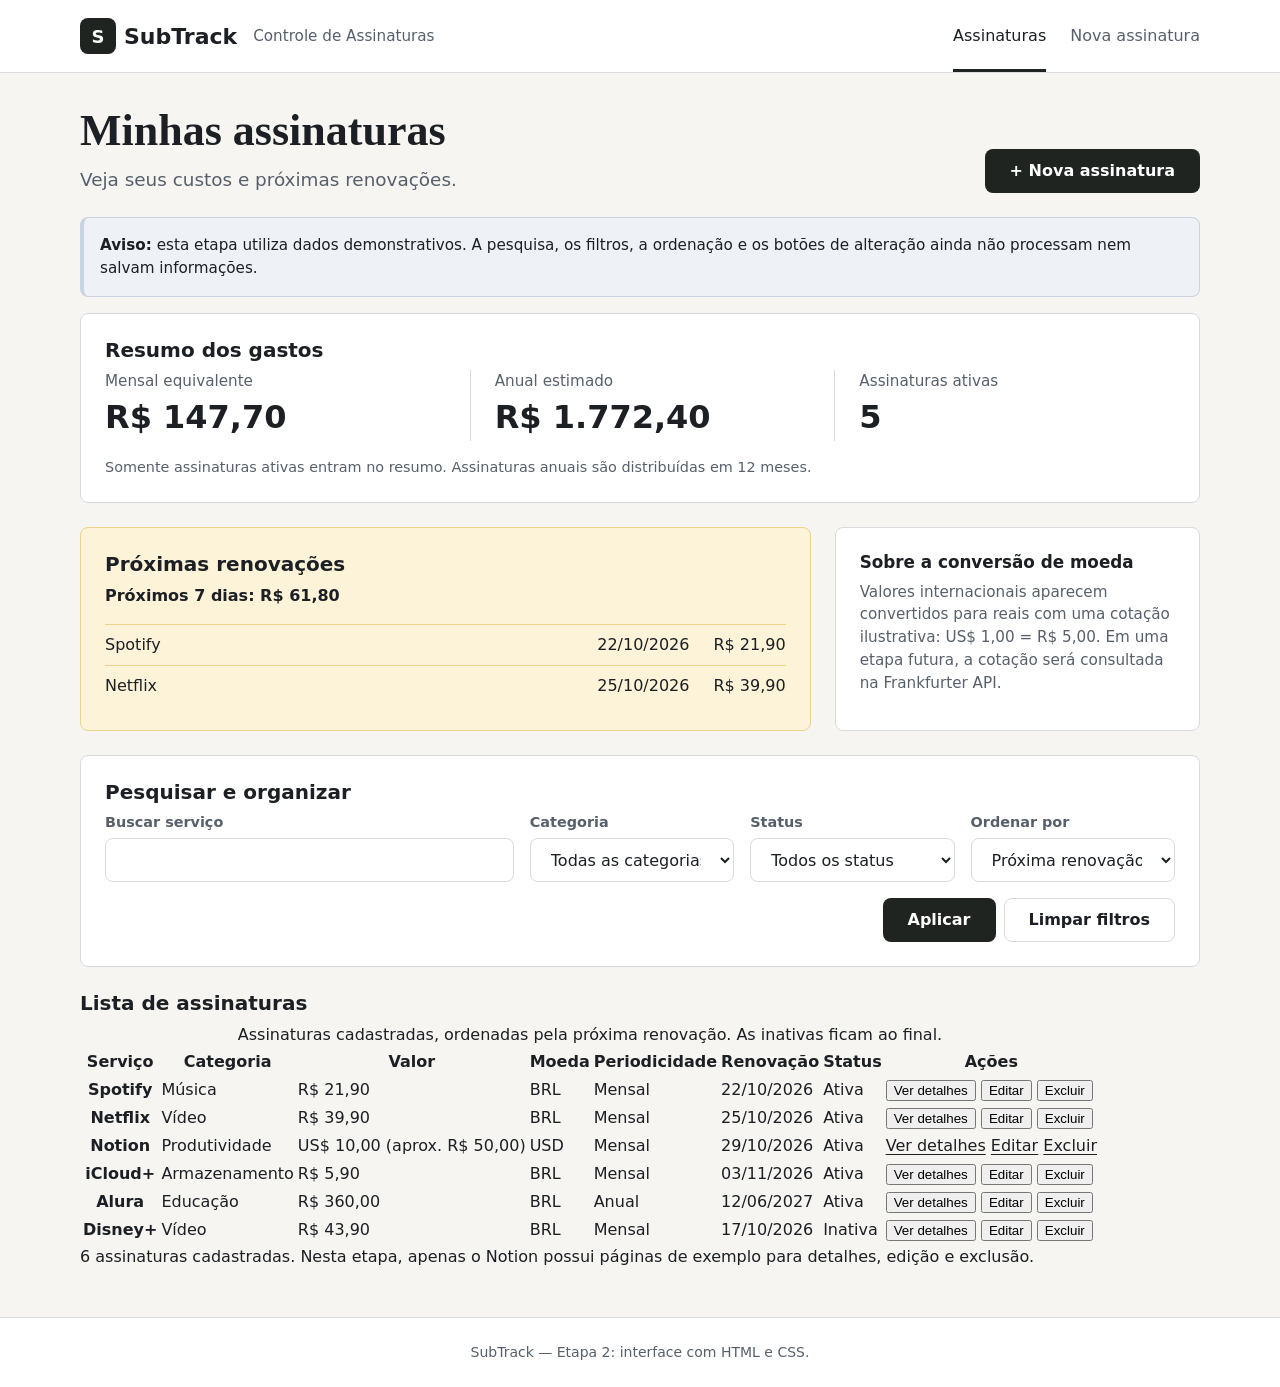
==== index.html @ 79dc1b28 "style: organiza página inicial com grid e flexbox" ====
<!DOCTYPE html>
<html lang="pt-BR">
<head>
  <meta charset="UTF-8">
  <meta name="viewport" content="width=device-width, initial-scale=1.0">
  <title>Minhas assinaturas | SubTrack — Controle de Assinaturas</title>
  <link rel="stylesheet" href="css/estilos.css">
</head>
<body>
  <header class="cabecalho">
    <div class="cabecalho-conteudo">
      <p class="marca">
        <a href="index.html" class="marca-link"><span class="marca-icone" aria-hidden="true">S</span> SubTrack</a>
        <span class="marca-descricao">Controle de Assinaturas</span>
      </p>
      <nav class="menu" aria-label="Navegação principal">
        <ul>
          <li><a href="index.html" aria-current="page">Assinaturas</a></li>
          <li><a href="pages/cadastro.html">Nova assinatura</a></li>
        </ul>
      </nav>
    </div>
  </header>

  <main class="conteudo">
    <div class="topo-pagina">
      <div>
        <h1>Minhas assinaturas</h1>
        <p class="subtitulo">Veja seus custos e próximas renovações.</p>
      </div>
      <a href="pages/cadastro.html" class="botao botao-primario">+ Nova assinatura</a>
    </div>

    <p class="aviso"><strong>Aviso:</strong> esta etapa utiliza dados demonstrativos. A pesquisa, os filtros, a ordenação e os botões de alteração ainda não processam nem salvam informações.</p>

    <section class="cartao resumo">
      <h2>Resumo dos gastos</h2>
      <dl class="resumo-lista">
        <div class="resumo-item">
          <dt>Mensal equivalente</dt>
          <dd>R$ 147,70</dd>
        </div>
        <div class="resumo-item">
          <dt>Anual estimado</dt>
          <dd>R$ 1.772,40</dd>
        </div>
        <div class="resumo-item">
          <dt>Assinaturas ativas</dt>
          <dd>5</dd>
        </div>
      </dl>
      <p class="texto-suave">Somente assinaturas ativas entram no resumo. Assinaturas anuais são distribuídas em 12 meses.</p>
    </section>

    <div class="paineis">
      <section class="renovacoes">
        <h2>Próximas renovações</h2>
        <p><strong>Próximos 7 dias: R$ 61,80</strong></p>
        <ul class="renovacoes-lista">
          <li><span>Spotify</span> <time datetime="2026-10-22">22/10/2026</time> <span>R$ 21,90</span></li>
          <li><span>Netflix</span> <time datetime="2026-10-25">25/10/2026</time> <span>R$ 39,90</span></li>
        </ul>
      </section>

      <aside class="nota">
        <h2>Sobre a conversão de moeda</h2>
        <p>Valores internacionais aparecem convertidos para reais com uma cotação ilustrativa: US$ 1,00 = R$ 5,00. Em uma etapa futura, a cotação será consultada na Frankfurter API.</p>
      </aside>
    </div>

    <section class="cartao">
      <h2>Pesquisar e organizar</h2>
      <form class="filtros">
        <p class="campo campo-busca">
          <label for="busca">Buscar serviço</label>
          <input type="search" id="busca" name="busca">
        </p>
        <p class="campo">
          <label for="filtro-categoria">Categoria</label>
          <select id="filtro-categoria" name="categoria">
            <option value="todas">Todas as categorias</option>
            <option value="musica">Música</option>
            <option value="video">Vídeo</option>
            <option value="produtividade">Produtividade</option>
            <option value="armazenamento">Armazenamento</option>
            <option value="educacao">Educação</option>
            <option value="outros">Outros</option>
          </select>
        </p>
        <p class="campo">
          <label for="filtro-status">Status</label>
          <select id="filtro-status" name="status">
            <option value="todos">Todos os status</option>
            <option value="ativa">Ativa</option>
            <option value="inativa">Inativa</option>
          </select>
        </p>
        <p class="campo">
          <label for="ordenacao">Ordenar por</label>
          <select id="ordenacao" name="ordenacao">
            <option value="renovacao">Próxima renovação</option>
            <option value="nome">Nome de A a Z</option>
            <option value="menor-valor">Menor valor</option>
            <option value="maior-valor">Maior valor</option>
          </select>
        </p>
        <p class="filtros-acoes">
          <button type="button" class="botao botao-primario">Aplicar</button>
          <button type="reset" class="botao botao-secundario">Limpar filtros</button>
        </p>
      </form>
    </section>

    <section>
      <h2>Lista de assinaturas</h2>
      <table>
        <caption>Assinaturas cadastradas, ordenadas pela próxima renovação. As inativas ficam ao final.</caption>
        <thead>
          <tr>
            <th scope="col">Serviço</th>
            <th scope="col">Categoria</th>
            <th scope="col">Valor</th>
            <th scope="col">Moeda</th>
            <th scope="col">Periodicidade</th>
            <th scope="col">Renovação</th>
            <th scope="col">Status</th>
            <th scope="col">Ações</th>
          </tr>
        </thead>
        <tbody>
          <tr>
            <th scope="row">Spotify</th>
            <td>Música</td>
            <td>R$ 21,90</td>
            <td>BRL</td>
            <td>Mensal</td>
            <td><time datetime="2026-10-22">22/10/2026</time></td>
            <td>Ativa</td>
            <td>
              <button type="button">Ver detalhes</button>
              <button type="button">Editar</button>
              <button type="button">Excluir</button>
            </td>
          </tr>
          <tr>
            <th scope="row">Netflix</th>
            <td>Vídeo</td>
            <td>R$ 39,90</td>
            <td>BRL</td>
            <td>Mensal</td>
            <td><time datetime="2026-10-25">25/10/2026</time></td>
            <td>Ativa</td>
            <td>
              <button type="button">Ver detalhes</button>
              <button type="button">Editar</button>
              <button type="button">Excluir</button>
            </td>
          </tr>
          <tr>
            <th scope="row">Notion</th>
            <td>Produtividade</td>
            <td>US$ 10,00 (aprox. R$ 50,00)</td>
            <td>USD</td>
            <td>Mensal</td>
            <td><time datetime="2026-10-29">29/10/2026</time></td>
            <td>Ativa</td>
            <td>
              <a href="pages/detalhes.html">Ver detalhes</a>
              <a href="pages/editar.html">Editar</a>
              <a href="pages/excluir.html">Excluir</a>
            </td>
          </tr>
          <tr>
            <th scope="row">iCloud+</th>
            <td>Armazenamento</td>
            <td>R$ 5,90</td>
            <td>BRL</td>
            <td>Mensal</td>
            <td><time datetime="2026-11-03">03/11/2026</time></td>
            <td>Ativa</td>
            <td>
              <button type="button">Ver detalhes</button>
              <button type="button">Editar</button>
              <button type="button">Excluir</button>
            </td>
          </tr>
          <tr>
            <th scope="row">Alura</th>
            <td>Educação</td>
            <td>R$ 360,00</td>
            <td>BRL</td>
            <td>Anual</td>
            <td><time datetime="2027-06-12">12/06/2027</time></td>
            <td>Ativa</td>
            <td>
              <button type="button">Ver detalhes</button>
              <button type="button">Editar</button>
              <button type="button">Excluir</button>
            </td>
          </tr>
          <tr>
            <th scope="row">Disney+</th>
            <td>Vídeo</td>
            <td>R$ 43,90</td>
            <td>BRL</td>
            <td>Mensal</td>
            <td><time datetime="2026-10-17">17/10/2026</time></td>
            <td>Inativa</td>
            <td>
              <button type="button">Ver detalhes</button>
              <button type="button">Editar</button>
              <button type="button">Excluir</button>
            </td>
          </tr>
        </tbody>
      </table>
      <p>6 assinaturas cadastradas. Nesta etapa, apenas o Notion possui páginas de exemplo para detalhes, edição e exclusão.</p>
    </section>
  </main>

  <footer class="rodape">
    <p>SubTrack — Etapa 2: interface com HTML e CSS.</p>
  </footer>
</body>
</html>
---- css/estilos.css ----
/* ==========================================================
   SubTrack — Folha de estilos
   ========================================================== */

/* ---------- 1. Variáveis da identidade visual ---------- */
:root {
  /* Cores */
  --cor-fundo: #f6f5f2;
  --cor-superficie: #ffffff;
  --cor-texto: #1c1f23;
  --cor-texto-suave: #57606a;
  --cor-borda: #d8dadd;
  --cor-primaria: #1f2421;
  --cor-primaria-hover: #3a413d;
  --cor-foco: #2563eb;
  --cor-info-fundo: #eef2f7;
  --cor-info-borda: #c9d4e3;

  /* Tipografia */
  --fonte-titulo: Georgia, "Times New Roman", serif;
  --fonte-texto: system-ui, "Segoe UI", Roboto, Arial, sans-serif;

  /* Espaçamentos e bordas */
  --espaco-1: 0.25rem;
  --espaco-2: 0.5rem;
  --espaco-3: 1rem;
  --espaco-4: 1.5rem;
  --espaco-5: 2rem;
  --raio: 0.5rem;
  --largura-maxima: 72rem;
}

/* ---------- 2. Base ---------- */
*,
*::before,
*::after {
  box-sizing: border-box;
}

body {
  margin: 0;
  min-height: 100vh;
  display: flex;
  flex-direction: column;
  background-color: var(--cor-fundo);
  color: var(--cor-texto);
  font-family: var(--fonte-texto);
  font-size: 1rem;
  line-height: 1.5;
}

h1,
h2,
h3 {
  margin: 0 0 var(--espaco-2);
  line-height: 1.2;
}

h1 {
  font-family: var(--fonte-titulo);
  font-size: clamp(2rem, 1.6rem + 1.5vw, 2.75rem);
  font-weight: 700;
}

h2 {
  font-size: 1.25rem;
}

h3 {
  font-size: 1.05rem;
}

p {
  margin: 0 0 var(--espaco-3);
}

a {
  color: var(--cor-texto);
  text-underline-offset: 0.2em;
}

a:hover {
  color: var(--cor-primaria-hover);
}

/* Foco visível para navegação por teclado */
a:focus-visible,
button:focus-visible,
input:focus-visible,
select:focus-visible {
  outline: 3px solid var(--cor-foco);
  outline-offset: 2px;
}

/* ---------- 3. Cabeçalho e navegação ---------- */
.cabecalho {
  background-color: var(--cor-superficie);
  border-bottom: 1px solid var(--cor-borda);
}

.cabecalho-conteudo {
  display: flex;
  align-items: center;
  justify-content: space-between;
  gap: var(--espaco-3);
  max-width: var(--largura-maxima);
  margin: 0 auto;
  padding: 0 var(--espaco-3);
}

.marca {
  display: flex;
  align-items: center;
  flex-wrap: wrap;
  gap: var(--espaco-2) var(--espaco-3);
  margin: 0;
  padding: var(--espaco-3) 0;
}

.marca-link {
  display: inline-flex;
  align-items: center;
  gap: var(--espaco-2);
  font-size: 1.375rem;
  font-weight: 700;
  text-decoration: none;
}

.marca-icone {
  display: inline-grid;
  place-items: center;
  width: 2.25rem;
  height: 2.25rem;
  border-radius: var(--raio);
  background-color: var(--cor-primaria);
  color: #ffffff;
  font-size: 1.125rem;
}

.marca-descricao {
  color: var(--cor-texto-suave);
  font-size: 0.95rem;
}

.menu ul {
  display: flex;
  gap: var(--espaco-4);
  margin: 0;
  padding: 0;
  list-style: none;
}

.menu a {
  display: block;
  padding: var(--espaco-4) 0 calc(var(--espaco-4) - 3px);
  border-bottom: 3px solid transparent;
  color: var(--cor-texto-suave);
  font-weight: 500;
  text-decoration: none;
}

.menu a:hover {
  color: var(--cor-texto);
  border-bottom-color: var(--cor-borda);
}

.menu a[aria-current="page"] {
  color: var(--cor-texto);
  border-bottom-color: var(--cor-primaria);
}

/* ---------- 4. Conteúdo principal e rodapé ---------- */
.conteudo {
  flex: 1;
  width: 100%;
  max-width: var(--largura-maxima);
  margin: 0 auto;
  padding: var(--espaco-5) var(--espaco-3);
}

.rodape {
  border-top: 1px solid var(--cor-borda);
  background-color: var(--cor-superficie);
  color: var(--cor-texto-suave);
  font-size: 0.875rem;
  text-align: center;
}

.rodape p {
  margin: 0;
  padding: var(--espaco-4) var(--espaco-3);
}

/* ---------- 5. Botões ---------- */
.botao {
  display: inline-flex;
  align-items: center;
  justify-content: center;
  gap: var(--espaco-2);
  min-height: 2.75rem;
  padding: var(--espaco-2) var(--espaco-4);
  border: 1px solid transparent;
  border-radius: var(--raio);
  font: inherit;
  font-weight: 600;
  text-decoration: none;
  cursor: pointer;
  transition: background-color 0.15s, border-color 0.15s;
}

.botao:active {
  transform: translateY(1px);
}

.botao-primario {
  background-color: var(--cor-primaria);
  color: #ffffff;
}

.botao-primario:hover {
  background-color: var(--cor-primaria-hover);
  color: #ffffff;
}

.botao-secundario {
  background-color: var(--cor-superficie);
  border-color: var(--cor-borda);
  color: var(--cor-texto);
}

.botao-secundario:hover {
  border-color: var(--cor-texto-suave);
  color: var(--cor-texto);
}

/* ---------- 6. Mensagens ---------- */
.aviso {
  padding: var(--espaco-3);
  border: 1px solid var(--cor-info-borda);
  border-left-width: 4px;
  border-radius: var(--raio);
  background-color: var(--cor-info-fundo);
  font-size: 0.95rem;
}

/* ---------- 7. Componentes gerais ---------- */
.cartao {
  margin-bottom: var(--espaco-4);
  padding: var(--espaco-4);
  border: 1px solid var(--cor-borda);
  border-radius: var(--raio);
  background-color: var(--cor-superficie);
}

.subtitulo {
  margin: 0;
  color: var(--cor-texto-suave);
  font-size: 1.15rem;
}

.texto-suave {
  margin: 0;
  color: var(--cor-texto-suave);
  font-size: 0.9rem;
}

/* Campos usados na pesquisa e nos formulários */
.campo {
  display: flex;
  flex-direction: column;
  gap: var(--espaco-1);
  margin: 0;
}

.campo label {
  color: var(--cor-texto-suave);
  font-size: 0.9rem;
  font-weight: 600;
}

.campo input,
.campo select {
  width: 100%;
  min-height: 2.75rem;
  padding: var(--espaco-2) var(--espaco-3);
  border: 1px solid var(--cor-borda);
  border-radius: var(--raio);
  background-color: var(--cor-superficie);
  color: var(--cor-texto);
  font: inherit;
}

.campo input:hover,
.campo select:hover {
  border-color: var(--cor-texto-suave);
}

/* ---------- 8. Layout da página inicial ---------- */
.topo-pagina {
  display: flex;
  align-items: flex-end;
  justify-content: space-between;
  flex-wrap: wrap;
  gap: var(--espaco-3);
  margin-bottom: var(--espaco-4);
}

/* Resumo: três indicadores lado a lado */
.resumo-lista {
  display: grid;
  grid-template-columns: repeat(3, 1fr);
  gap: var(--espaco-4);
  margin: 0 0 var(--espaco-3);
}

.resumo-item + .resumo-item {
  padding-left: var(--espaco-4);
  border-left: 1px solid var(--cor-borda);
}

.resumo-item dt {
  color: var(--cor-texto-suave);
  font-size: 0.95rem;
}

.resumo-item dd {
  margin: 0;
  font-size: 2rem;
  font-weight: 700;
}

/* Renovações e nota sobre câmbio dividem a mesma linha */
.paineis {
  display: grid;
  grid-template-columns: 2fr 1fr;
  gap: var(--espaco-4);
  margin-bottom: var(--espaco-4);
}

.renovacoes {
  padding: var(--espaco-4);
  border: 1px solid #ecd28a;
  border-radius: var(--raio);
  background-color: #fdf3d8;
}

.renovacoes-lista {
  margin: 0;
  padding: 0;
  list-style: none;
}

.renovacoes-lista li {
  display: grid;
  grid-template-columns: 1fr auto auto;
  gap: var(--espaco-4);
  padding: var(--espaco-2) 0;
  border-top: 1px solid #ecd28a;
}

.nota {
  padding: var(--espaco-4);
  border: 1px solid var(--cor-borda);
  border-radius: var(--raio);
  background-color: var(--cor-superficie);
  color: var(--cor-texto-suave);
  font-size: 0.95rem;
}

.nota h2 {
  color: var(--cor-texto);
  font-size: 1.05rem;
}

.nota p {
  margin: 0;
}

/* Pesquisa, filtros e ordenação em uma grade */
.filtros {
  display: grid;
  grid-template-columns: 2fr repeat(3, 1fr);
  gap: var(--espaco-3);
  align-items: end;
}

.filtros-acoes {
  grid-column: 1 / -1;
  display: flex;
  justify-content: flex-end;
  gap: var(--espaco-2);
  margin: 0;
}
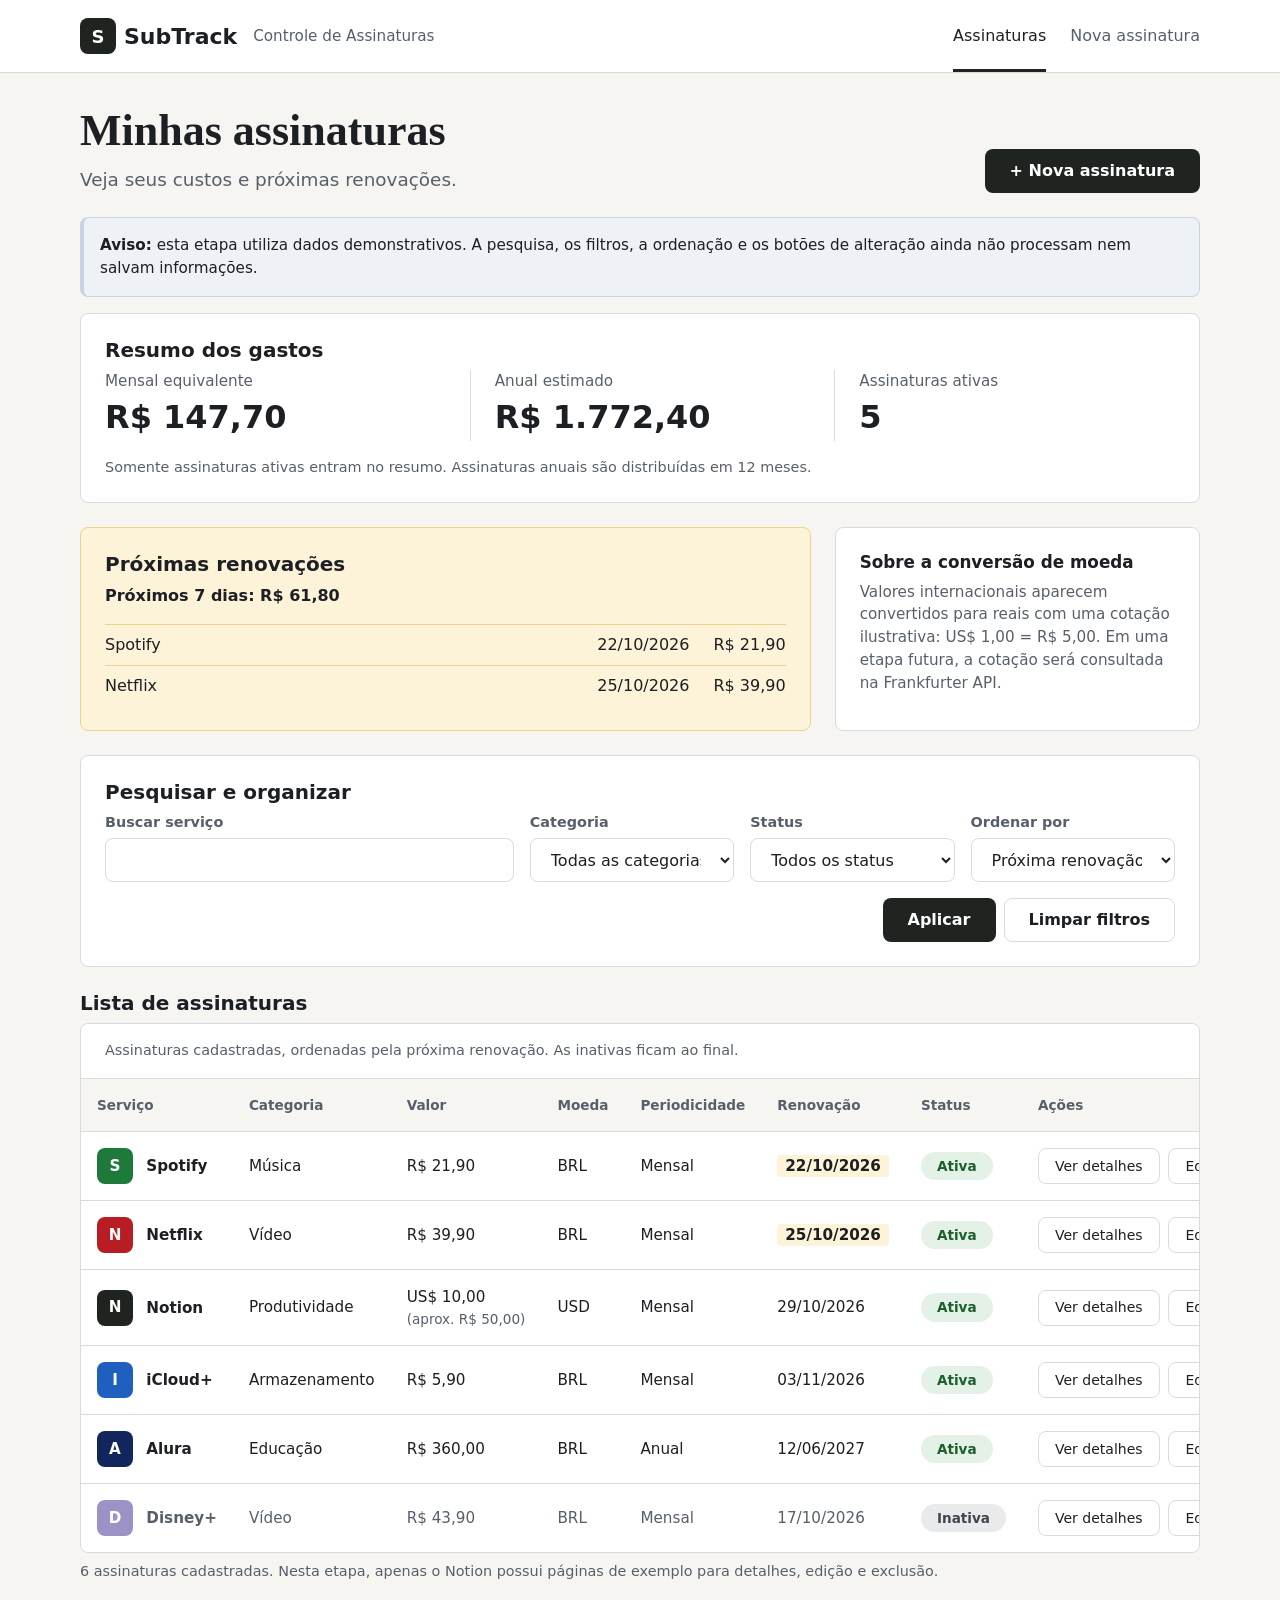
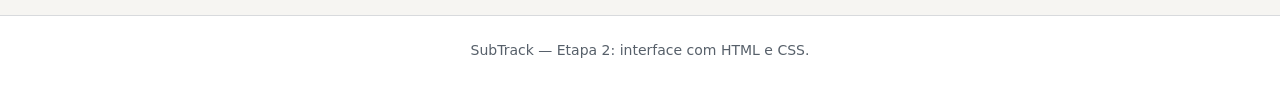
==== commit 672ee101: "style: estiliza listagem de assinaturas" ====
--- a/index.html
+++ b/index.html
@@ -111,110 +111,112 @@
       </form>
     </section>
 
-    <section>
+    <section class="lista">
       <h2>Lista de assinaturas</h2>
-      <table>
-        <caption>Assinaturas cadastradas, ordenadas pela próxima renovação. As inativas ficam ao final.</caption>
-        <thead>
-          <tr>
-            <th scope="col">Serviço</th>
-            <th scope="col">Categoria</th>
-            <th scope="col">Valor</th>
-            <th scope="col">Moeda</th>
-            <th scope="col">Periodicidade</th>
-            <th scope="col">Renovação</th>
-            <th scope="col">Status</th>
-            <th scope="col">Ações</th>
-          </tr>
-        </thead>
-        <tbody>
-          <tr>
-            <th scope="row">Spotify</th>
-            <td>Música</td>
-            <td>R$ 21,90</td>
-            <td>BRL</td>
-            <td>Mensal</td>
-            <td><time datetime="2026-10-22">22/10/2026</time></td>
-            <td>Ativa</td>
-            <td>
-              <button type="button">Ver detalhes</button>
-              <button type="button">Editar</button>
-              <button type="button">Excluir</button>
-            </td>
-          </tr>
-          <tr>
-            <th scope="row">Netflix</th>
-            <td>Vídeo</td>
-            <td>R$ 39,90</td>
-            <td>BRL</td>
-            <td>Mensal</td>
-            <td><time datetime="2026-10-25">25/10/2026</time></td>
-            <td>Ativa</td>
-            <td>
-              <button type="button">Ver detalhes</button>
-              <button type="button">Editar</button>
-              <button type="button">Excluir</button>
-            </td>
-          </tr>
-          <tr>
-            <th scope="row">Notion</th>
-            <td>Produtividade</td>
-            <td>US$ 10,00 (aprox. R$ 50,00)</td>
-            <td>USD</td>
-            <td>Mensal</td>
-            <td><time datetime="2026-10-29">29/10/2026</time></td>
-            <td>Ativa</td>
-            <td>
-              <a href="pages/detalhes.html">Ver detalhes</a>
-              <a href="pages/editar.html">Editar</a>
-              <a href="pages/excluir.html">Excluir</a>
-            </td>
-          </tr>
-          <tr>
-            <th scope="row">iCloud+</th>
-            <td>Armazenamento</td>
-            <td>R$ 5,90</td>
-            <td>BRL</td>
-            <td>Mensal</td>
-            <td><time datetime="2026-11-03">03/11/2026</time></td>
-            <td>Ativa</td>
-            <td>
-              <button type="button">Ver detalhes</button>
-              <button type="button">Editar</button>
-              <button type="button">Excluir</button>
-            </td>
-          </tr>
-          <tr>
-            <th scope="row">Alura</th>
-            <td>Educação</td>
-            <td>R$ 360,00</td>
-            <td>BRL</td>
-            <td>Anual</td>
-            <td><time datetime="2027-06-12">12/06/2027</time></td>
-            <td>Ativa</td>
-            <td>
-              <button type="button">Ver detalhes</button>
-              <button type="button">Editar</button>
-              <button type="button">Excluir</button>
-            </td>
-          </tr>
-          <tr>
-            <th scope="row">Disney+</th>
-            <td>Vídeo</td>
-            <td>R$ 43,90</td>
-            <td>BRL</td>
-            <td>Mensal</td>
-            <td><time datetime="2026-10-17">17/10/2026</time></td>
-            <td>Inativa</td>
-            <td>
-              <button type="button">Ver detalhes</button>
-              <button type="button">Editar</button>
-              <button type="button">Excluir</button>
-            </td>
-          </tr>
-        </tbody>
-      </table>
-      <p>6 assinaturas cadastradas. Nesta etapa, apenas o Notion possui páginas de exemplo para detalhes, edição e exclusão.</p>
+      <div class="tabela-container">
+        <table class="tabela">
+          <caption>Assinaturas cadastradas, ordenadas pela próxima renovação. As inativas ficam ao final.</caption>
+          <thead>
+            <tr>
+              <th scope="col">Serviço</th>
+              <th scope="col">Categoria</th>
+              <th scope="col">Valor</th>
+              <th scope="col">Moeda</th>
+              <th scope="col">Periodicidade</th>
+              <th scope="col">Renovação</th>
+              <th scope="col">Status</th>
+              <th scope="col">Ações</th>
+            </tr>
+          </thead>
+          <tbody>
+            <tr>
+              <th scope="row"><span class="avatar avatar-verde" aria-hidden="true">S</span> Spotify</th>
+              <td>Música</td>
+              <td>R$ 21,90</td>
+              <td>BRL</td>
+              <td>Mensal</td>
+              <td class="renovacao-proxima"><time datetime="2026-10-22">22/10/2026</time></td>
+              <td><span class="status status-ativa">Ativa</span></td>
+              <td class="acoes">
+                <button type="button" class="acao">Ver detalhes</button>
+                <button type="button" class="acao">Editar</button>
+                <button type="button" class="acao acao-excluir">Excluir</button>
+              </td>
+            </tr>
+            <tr>
+              <th scope="row"><span class="avatar avatar-vermelho" aria-hidden="true">N</span> Netflix</th>
+              <td>Vídeo</td>
+              <td>R$ 39,90</td>
+              <td>BRL</td>
+              <td>Mensal</td>
+              <td class="renovacao-proxima"><time datetime="2026-10-25">25/10/2026</time></td>
+              <td><span class="status status-ativa">Ativa</span></td>
+              <td class="acoes">
+                <button type="button" class="acao">Ver detalhes</button>
+                <button type="button" class="acao">Editar</button>
+                <button type="button" class="acao acao-excluir">Excluir</button>
+              </td>
+            </tr>
+            <tr>
+              <th scope="row"><span class="avatar avatar-escuro" aria-hidden="true">N</span> Notion</th>
+              <td>Produtividade</td>
+              <td>US$ 10,00 <span class="valor-convertido">(aprox. R$ 50,00)</span></td>
+              <td>USD</td>
+              <td>Mensal</td>
+              <td><time datetime="2026-10-29">29/10/2026</time></td>
+              <td><span class="status status-ativa">Ativa</span></td>
+              <td class="acoes">
+                <a href="pages/detalhes.html" class="acao">Ver detalhes</a>
+                <a href="pages/editar.html" class="acao">Editar</a>
+                <a href="pages/excluir.html" class="acao acao-excluir">Excluir</a>
+              </td>
+            </tr>
+            <tr>
+              <th scope="row"><span class="avatar avatar-azul" aria-hidden="true">I</span> iCloud+</th>
+              <td>Armazenamento</td>
+              <td>R$ 5,90</td>
+              <td>BRL</td>
+              <td>Mensal</td>
+              <td><time datetime="2026-11-03">03/11/2026</time></td>
+              <td><span class="status status-ativa">Ativa</span></td>
+              <td class="acoes">
+                <button type="button" class="acao">Ver detalhes</button>
+                <button type="button" class="acao">Editar</button>
+                <button type="button" class="acao acao-excluir">Excluir</button>
+              </td>
+            </tr>
+            <tr>
+              <th scope="row"><span class="avatar avatar-marinho" aria-hidden="true">A</span> Alura</th>
+              <td>Educação</td>
+              <td>R$ 360,00</td>
+              <td>BRL</td>
+              <td>Anual</td>
+              <td><time datetime="2027-06-12">12/06/2027</time></td>
+              <td><span class="status status-ativa">Ativa</span></td>
+              <td class="acoes">
+                <button type="button" class="acao">Ver detalhes</button>
+                <button type="button" class="acao">Editar</button>
+                <button type="button" class="acao acao-excluir">Excluir</button>
+              </td>
+            </tr>
+            <tr class="linha-inativa">
+              <th scope="row"><span class="avatar avatar-roxo" aria-hidden="true">D</span> Disney+</th>
+              <td>Vídeo</td>
+              <td>R$ 43,90</td>
+              <td>BRL</td>
+              <td>Mensal</td>
+              <td><time datetime="2026-10-17">17/10/2026</time></td>
+              <td><span class="status status-inativa">Inativa</span></td>
+              <td class="acoes">
+                <button type="button" class="acao">Ver detalhes</button>
+                <button type="button" class="acao">Editar</button>
+                <button type="button" class="acao acao-excluir">Excluir</button>
+              </td>
+            </tr>
+          </tbody>
+        </table>
+      </div>
+      <p class="texto-suave">6 assinaturas cadastradas. Nesta etapa, apenas o Notion possui páginas de exemplo para detalhes, edição e exclusão.</p>
     </section>
   </main>
 
--- a/css/estilos.css
+++ b/css/estilos.css
@@ -391,3 +391,158 @@
   gap: var(--espaco-2);
   margin: 0;
 }
+
+/* ---------- 9. Listagem de assinaturas ---------- */
+.tabela-container {
+  overflow-x: auto;
+  border: 1px solid var(--cor-borda);
+  border-radius: var(--raio);
+  background-color: var(--cor-superficie);
+}
+
+.tabela {
+  width: 100%;
+  border-collapse: collapse;
+  font-size: 0.95rem;
+}
+
+.tabela caption {
+  padding: var(--espaco-3) var(--espaco-4);
+  color: var(--cor-texto-suave);
+  font-size: 0.9rem;
+  text-align: left;
+}
+
+.tabela th,
+.tabela td {
+  padding: var(--espaco-3);
+  border-top: 1px solid var(--cor-borda);
+  text-align: left;
+  vertical-align: middle;
+}
+
+.tabela thead th {
+  background-color: var(--cor-fundo);
+  color: var(--cor-texto-suave);
+  font-size: 0.85rem;
+  font-weight: 600;
+  white-space: nowrap;
+}
+
+.tabela tbody th {
+  font-weight: 600;
+  white-space: nowrap;
+}
+
+.tabela tbody tr:hover {
+  background-color: #fafaf8;
+}
+
+/* Linhas inativas ficam com aparência mais discreta */
+.linha-inativa {
+  color: var(--cor-texto-suave);
+}
+
+.linha-inativa .avatar {
+  opacity: 0.6;
+}
+
+/* Iniciais dos serviços */
+.avatar {
+  display: inline-grid;
+  place-items: center;
+  width: 2.25rem;
+  height: 2.25rem;
+  margin-right: var(--espaco-2);
+  border-radius: var(--raio);
+  color: #ffffff;
+  font-weight: 700;
+  vertical-align: middle;
+}
+
+.avatar-verde { background-color: #1d7a3a; }
+.avatar-vermelho { background-color: #b81d24; }
+.avatar-escuro { background-color: var(--cor-primaria); }
+.avatar-azul { background-color: #1f5fbf; }
+.avatar-marinho { background-color: #10265c; }
+.avatar-roxo { background-color: #5b4a9e; }
+
+/* Etiquetas de status: cor + texto */
+.status {
+  display: inline-block;
+  padding: var(--espaco-1) var(--espaco-3);
+  border-radius: 999px;
+  font-size: 0.85rem;
+  font-weight: 600;
+  white-space: nowrap;
+}
+
+.status-ativa {
+  background-color: #e3f1e6;
+  color: #1d5e2c;
+}
+
+.status-inativa {
+  background-color: #e9eaec;
+  color: #3f454c;
+}
+
+/* Renovação nos próximos 7 dias */
+.renovacao-proxima time {
+  padding: 0.125rem var(--espaco-2);
+  border-radius: 0.25rem;
+  background-color: #fdf3d8;
+  font-weight: 600;
+}
+
+/* Ações de cada linha */
+.acoes {
+  white-space: nowrap;
+}
+
+.acao + .acao {
+  margin-left: var(--espaco-1);
+}
+
+/* Valor aproximado em reais abaixo do valor original */
+.valor-convertido {
+  display: block;
+  color: var(--cor-texto-suave);
+  font-size: 0.85rem;
+  white-space: nowrap;
+}
+
+.acao {
+  display: inline-flex;
+  align-items: center;
+  min-height: 2.25rem;
+  padding: var(--espaco-1) var(--espaco-3);
+  border: 1px solid var(--cor-borda);
+  border-radius: var(--raio);
+  background-color: var(--cor-superficie);
+  color: var(--cor-texto);
+  font: inherit;
+  font-size: 0.875rem;
+  text-decoration: none;
+  white-space: nowrap;
+  cursor: pointer;
+}
+
+.acao:hover {
+  border-color: var(--cor-texto-suave);
+  background-color: var(--cor-fundo);
+}
+
+.acao-excluir {
+  color: #b42318;
+}
+
+.acao-excluir:hover {
+  border-color: #b42318;
+  background-color: #fdecea;
+  color: #8f1c13;
+}
+
+.lista > .texto-suave {
+  margin-top: var(--espaco-2);
+}
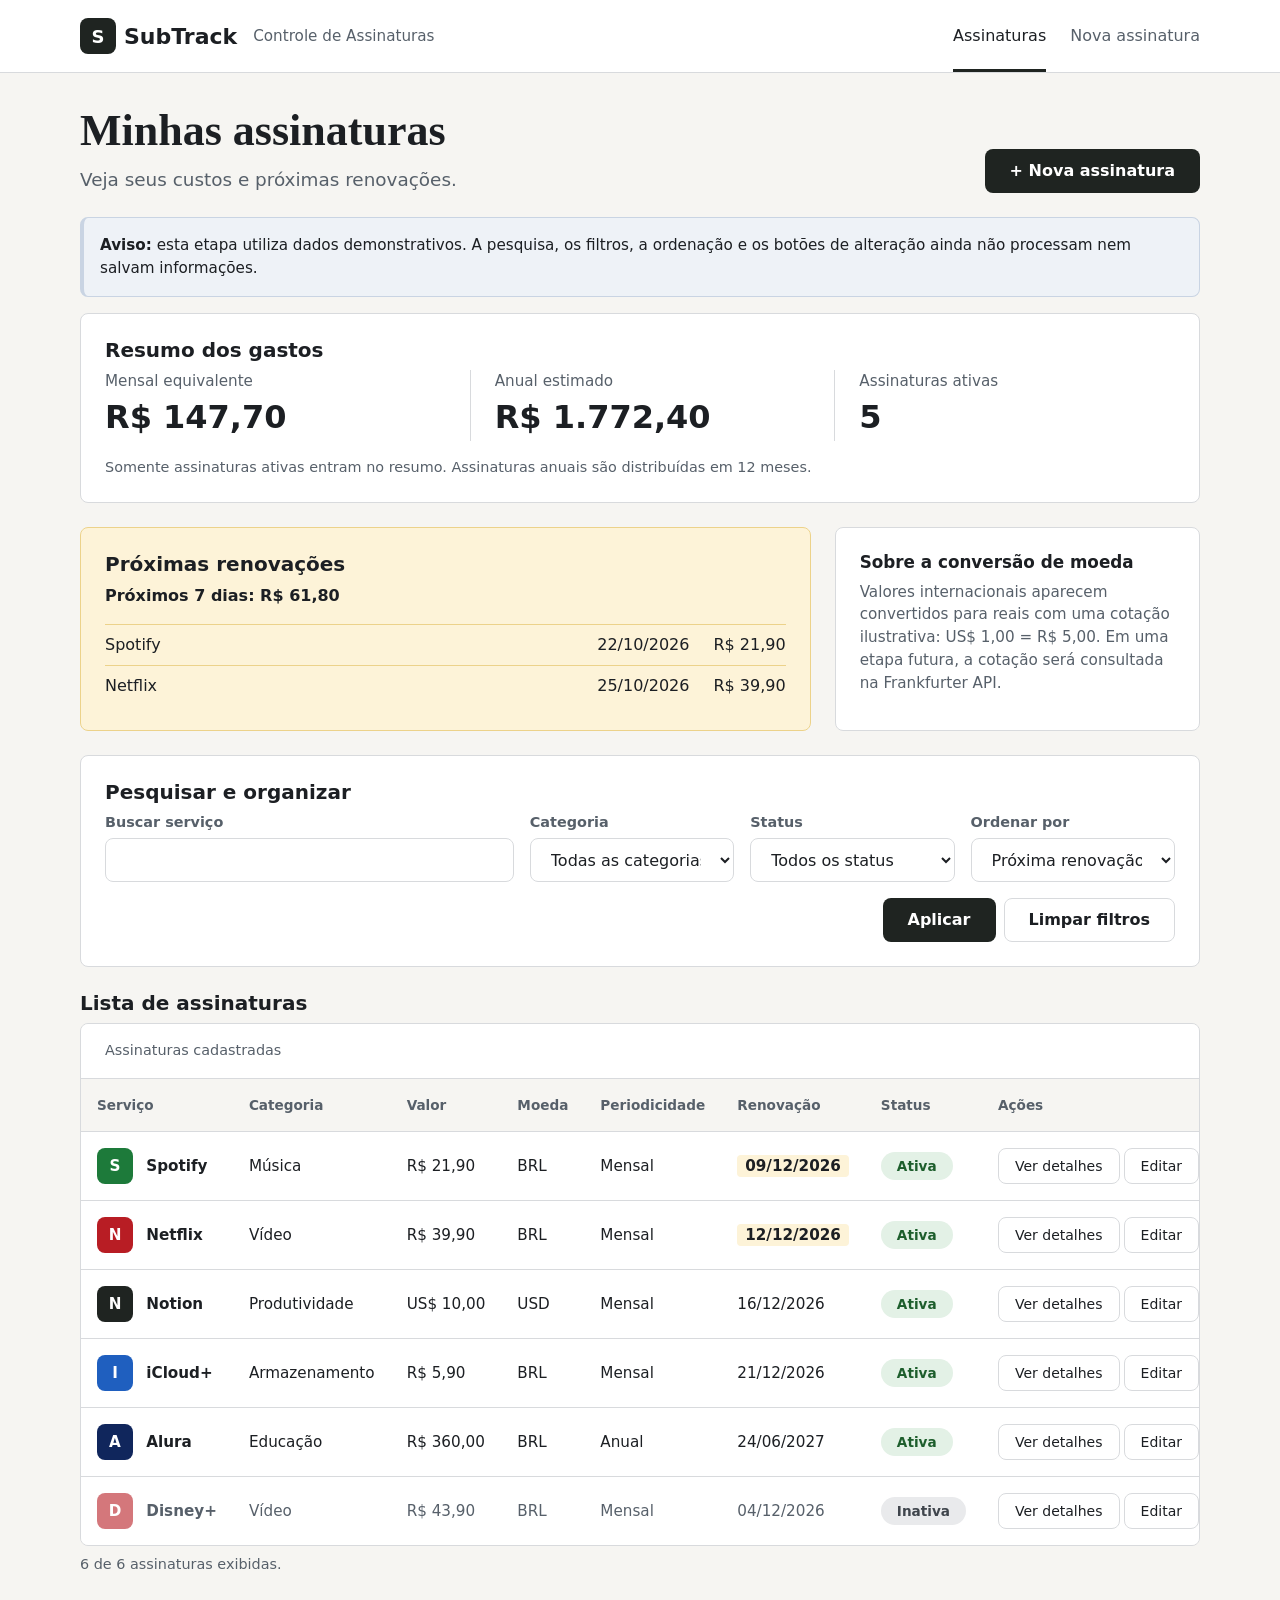
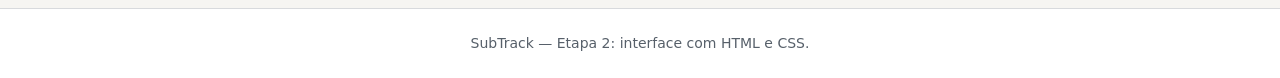
==== commit 267ff0a0: "feat: gera listagem dinâmica com dados do localStorage" ====
--- a/index.html
+++ b/index.html
@@ -115,7 +115,7 @@
       <h2>Lista de assinaturas</h2>
       <div class="tabela-container">
         <table class="tabela">
-          <caption>Assinaturas cadastradas, ordenadas pela próxima renovação. As inativas ficam ao final.</caption>
+          <caption>Assinaturas cadastradas</caption>
           <thead>
             <tr>
               <th scope="col">Serviço</th>
@@ -128,100 +128,23 @@
               <th scope="col">Ações</th>
             </tr>
           </thead>
-          <tbody>
-            <tr>
-              <th scope="row"><span class="avatar avatar-verde" aria-hidden="true">S</span> Spotify</th>
-              <td>Música</td>
-              <td>R$ 21,90</td>
-              <td>BRL</td>
-              <td>Mensal</td>
-              <td class="renovacao-proxima"><time datetime="2026-10-22">22/10/2026</time></td>
-              <td><span class="status status-ativa">Ativa</span></td>
-              <td class="acoes">
-                <button type="button" class="acao">Ver detalhes</button>
-                <button type="button" class="acao">Editar</button>
-                <button type="button" class="acao acao-excluir">Excluir</button>
-              </td>
-            </tr>
-            <tr>
-              <th scope="row"><span class="avatar avatar-vermelho" aria-hidden="true">N</span> Netflix</th>
-              <td>Vídeo</td>
-              <td>R$ 39,90</td>
-              <td>BRL</td>
-              <td>Mensal</td>
-              <td class="renovacao-proxima"><time datetime="2026-10-25">25/10/2026</time></td>
-              <td><span class="status status-ativa">Ativa</span></td>
-              <td class="acoes">
-                <button type="button" class="acao">Ver detalhes</button>
-                <button type="button" class="acao">Editar</button>
-                <button type="button" class="acao acao-excluir">Excluir</button>
-              </td>
-            </tr>
-            <tr>
-              <th scope="row"><span class="avatar avatar-escuro" aria-hidden="true">N</span> Notion</th>
-              <td>Produtividade</td>
-              <td>US$ 10,00 <span class="valor-convertido">(aprox. R$ 50,00)</span></td>
-              <td>USD</td>
-              <td>Mensal</td>
-              <td><time datetime="2026-10-29">29/10/2026</time></td>
-              <td><span class="status status-ativa">Ativa</span></td>
-              <td class="acoes">
-                <a href="pages/detalhes.html" class="acao">Ver detalhes</a>
-                <a href="pages/editar.html" class="acao">Editar</a>
-                <a href="pages/excluir.html" class="acao acao-excluir">Excluir</a>
-              </td>
-            </tr>
-            <tr>
-              <th scope="row"><span class="avatar avatar-azul" aria-hidden="true">I</span> iCloud+</th>
-              <td>Armazenamento</td>
-              <td>R$ 5,90</td>
-              <td>BRL</td>
-              <td>Mensal</td>
-              <td><time datetime="2026-11-03">03/11/2026</time></td>
-              <td><span class="status status-ativa">Ativa</span></td>
-              <td class="acoes">
-                <button type="button" class="acao">Ver detalhes</button>
-                <button type="button" class="acao">Editar</button>
-                <button type="button" class="acao acao-excluir">Excluir</button>
-              </td>
-            </tr>
-            <tr>
-              <th scope="row"><span class="avatar avatar-marinho" aria-hidden="true">A</span> Alura</th>
-              <td>Educação</td>
-              <td>R$ 360,00</td>
-              <td>BRL</td>
-              <td>Anual</td>
-              <td><time datetime="2027-06-12">12/06/2027</time></td>
-              <td><span class="status status-ativa">Ativa</span></td>
-              <td class="acoes">
-                <button type="button" class="acao">Ver detalhes</button>
-                <button type="button" class="acao">Editar</button>
-                <button type="button" class="acao acao-excluir">Excluir</button>
-              </td>
-            </tr>
-            <tr class="linha-inativa">
-              <th scope="row"><span class="avatar avatar-roxo" aria-hidden="true">D</span> Disney+</th>
-              <td>Vídeo</td>
-              <td>R$ 43,90</td>
-              <td>BRL</td>
-              <td>Mensal</td>
-              <td><time datetime="2026-10-17">17/10/2026</time></td>
-              <td><span class="status status-inativa">Inativa</span></td>
-              <td class="acoes">
-                <button type="button" class="acao">Ver detalhes</button>
-                <button type="button" class="acao">Editar</button>
-                <button type="button" class="acao acao-excluir">Excluir</button>
-              </td>
-            </tr>
-          </tbody>
+          <tbody id="corpo-tabela"></tbody>
         </table>
       </div>
-      <p class="texto-suave">6 assinaturas cadastradas. Nesta etapa, apenas o Notion possui páginas de exemplo para detalhes, edição e exclusão.</p>
+      <p id="contador-lista" class="texto-suave"></p>
+      <div id="lista-vazia" class="estado-vazio" hidden>
+        <h3>Nenhuma assinatura cadastrada</h3>
+        <p>Cadastre o primeiro serviço que você acompanha para ver os custos e as renovações.</p>
+        <a href="pages/cadastro.html" class="botao botao-primario">+ Cadastrar assinatura</a>
+      </div>
     </section>
   </main>
 
   <footer class="rodape">
     <p>SubTrack — Etapa 2: interface com HTML e CSS.</p>
   </footer>
+
+  <script src="js/dados.js"></script>
+  <script src="js/lista.js"></script>
 </body>
 </html>
--- a/css/estilos.css
+++ b/css/estilos.css
@@ -47,6 +47,7 @@
   font-family: var(--fonte-texto);
   font-size: 1rem;
   line-height: 1.5;
+  overflow-wrap: break-word;
 }
 
 h1,
@@ -546,3 +547,364 @@
 .lista > .texto-suave {
   margin-top: var(--espaco-2);
 }
+
+/* ---------- 10. Formulários de cadastro e edição ---------- */
+.conteudo-estreito {
+  max-width: 46rem;
+}
+
+.link-voltar {
+  display: inline-flex;
+  align-items: center;
+  gap: var(--espaco-2);
+  min-height: 2.75rem;
+  color: var(--cor-texto-suave);
+  text-decoration: none;
+}
+
+.link-voltar:hover {
+  color: var(--cor-texto);
+  text-decoration: underline;
+}
+
+.conteudo-estreito .subtitulo {
+  margin-bottom: var(--espaco-4);
+}
+
+.formulario {
+  padding: var(--espaco-5);
+}
+
+/* Campos em duas colunas; os campos largos ocupam a linha inteira */
+.formulario-campos {
+  display: grid;
+  grid-template-columns: repeat(2, 1fr);
+  gap: var(--espaco-4) var(--espaco-3);
+  margin: 0;
+  padding: 0;
+  border: 0;
+  min-width: 0;
+}
+
+.formulario-campos legend {
+  margin-bottom: var(--espaco-3);
+  padding: 0;
+  font-size: 1.15rem;
+  font-weight: 700;
+}
+
+.campo-largo {
+  grid-column: 1 / -1;
+}
+
+.campo-ajuda {
+  color: var(--cor-texto-suave);
+  font-size: 0.85rem;
+}
+
+/* Estados dos campos */
+.campo input:focus,
+.campo select:focus {
+  border-color: var(--cor-foco);
+}
+
+.campo input:user-invalid,
+.campo select:user-invalid {
+  border-color: #b42318;
+  background-color: #fdecea;
+}
+
+/* Estimativa em reais */
+.estimativa {
+  margin-top: var(--espaco-4);
+  padding: var(--espaco-3) var(--espaco-4);
+  border-radius: var(--raio);
+  background-color: #e3f1e6;
+  color: #1d5e2c;
+}
+
+.estimativa h2 {
+  font-size: 1rem;
+}
+
+.estimativa p {
+  margin: 0;
+  color: var(--cor-texto);
+  font-size: 0.95rem;
+}
+
+.formulario-acoes {
+  display: flex;
+  justify-content: space-between;
+  gap: var(--espaco-3);
+  margin: var(--espaco-4) 0 0;
+  padding-top: var(--espaco-4);
+  border-top: 1px solid var(--cor-borda);
+}
+
+/* ---------- 11. Detalhes da assinatura ---------- */
+.detalhes-topo {
+  display: flex;
+  align-items: center;
+  gap: var(--espaco-3);
+  margin-bottom: var(--espaco-4);
+}
+
+.detalhes-topo h2 {
+  flex: 1;
+  margin: 0;
+  font-family: var(--fonte-titulo);
+  font-size: 1.75rem;
+}
+
+.detalhes-topo .avatar {
+  width: 3rem;
+  height: 3rem;
+  margin: 0;
+  font-size: 1.25rem;
+}
+
+/* Lista de descrição em duas colunas: termo e valor */
+.detalhes-lista {
+  display: grid;
+  grid-template-columns: minmax(10rem, max-content) 1fr;
+  margin: 0 0 var(--espaco-4);
+}
+
+.detalhes-lista dt,
+.detalhes-lista dd {
+  margin: 0;
+  padding: var(--espaco-2) var(--espaco-3) var(--espaco-2) 0;
+  border-top: 1px solid var(--cor-borda);
+}
+
+.detalhes-lista dt {
+  color: var(--cor-texto-suave);
+}
+
+.detalhes-lista dd {
+  font-weight: 600;
+}
+
+.lista-acoes {
+  display: flex;
+  flex-wrap: wrap;
+  gap: var(--espaco-2);
+  margin: 0;
+  padding: 0;
+  list-style: none;
+}
+
+/* ---------- 12. Exclusão ---------- */
+.botao-perigo {
+  background-color: #b42318;
+  color: #ffffff;
+}
+
+.botao-perigo:hover {
+  background-color: #8f1c13;
+}
+
+.botao-perigo-contorno {
+  background-color: var(--cor-superficie);
+  border-color: #b42318;
+  color: #b42318;
+}
+
+.botao-perigo-contorno:hover {
+  background-color: #fdecea;
+  color: #8f1c13;
+}
+
+.confirmacao {
+  padding: var(--espaco-5);
+  border-top: 4px solid #b42318;
+}
+
+.confirmacao .subtitulo {
+  margin-bottom: var(--espaco-4);
+}
+
+.confirmacao-item h2 {
+  font-size: 1rem;
+}
+
+.alerta-perigo {
+  padding: var(--espaco-3);
+  border: 1px solid #f1b8b2;
+  border-left-width: 4px;
+  border-radius: var(--raio);
+  background-color: #fdecea;
+  color: #6b1610;
+}
+
+.confirmacao-acoes {
+  display: grid;
+  grid-template-columns: 1fr 1fr;
+  gap: var(--espaco-3);
+  margin: var(--espaco-4) 0 0;
+}
+
+/* ---------- 13. Responsividade ---------- */
+
+/* Tablets e celulares: até 768px */
+@media (max-width: 48rem) {
+  .cabecalho-conteudo {
+    flex-direction: column;
+    align-items: flex-start;
+    gap: 0;
+  }
+
+  .marca {
+    padding-bottom: var(--espaco-2);
+  }
+
+  .menu ul {
+    gap: var(--espaco-3);
+  }
+
+  .menu a {
+    padding: var(--espaco-2) 0 calc(var(--espaco-2) + 1px);
+  }
+
+  .conteudo {
+    padding: var(--espaco-4) var(--espaco-3);
+  }
+
+  /* Indicadores do resumo em uma coluna */
+  .resumo-lista {
+    grid-template-columns: 1fr;
+    gap: var(--espaco-3);
+  }
+
+  .resumo-item + .resumo-item {
+    padding-left: 0;
+    padding-top: var(--espaco-3);
+    border-left: 0;
+    border-top: 1px solid var(--cor-borda);
+  }
+
+  /* Renovações e câmbio um abaixo do outro */
+  .paineis {
+    grid-template-columns: 1fr;
+  }
+
+  /* Pesquisa ocupa a linha inteira; filtros em duas colunas */
+  .filtros {
+    grid-template-columns: repeat(2, 1fr);
+  }
+
+  .campo-busca {
+    grid-column: 1 / -1;
+  }
+
+  /* Formulário em uma coluna */
+  .formulario {
+    padding: var(--espaco-4);
+  }
+
+  .formulario-campos {
+    grid-template-columns: 1fr;
+  }
+
+  .confirmacao {
+    padding: var(--espaco-4);
+  }
+}
+
+/* Celulares pequenos: até 480px */
+@media (max-width: 30rem) {
+  .marca-descricao {
+    flex-basis: 100%;
+  }
+
+  .topo-pagina .botao,
+  .filtros-acoes .botao,
+  .lista-acoes .botao {
+    width: 100%;
+  }
+
+  .filtros {
+    grid-template-columns: 1fr;
+  }
+
+  .filtros-acoes,
+  .lista-acoes {
+    flex-direction: column;
+  }
+
+  .lista-acoes li {
+    width: 100%;
+  }
+
+  /* Botão principal aparece primeiro e os dois ocupam a largura toda */
+  .formulario-acoes {
+    flex-direction: column-reverse;
+  }
+
+  .confirmacao-acoes {
+    grid-template-columns: 1fr;
+  }
+
+  .confirmacao-acoes .botao-perigo {
+    order: -1;
+  }
+
+  /* Termo acima do valor nas listas de descrição */
+  .detalhes-lista {
+    grid-template-columns: 1fr;
+  }
+
+  .detalhes-lista dt {
+    padding-bottom: 0;
+  }
+
+  .detalhes-lista dd {
+    padding-top: 0;
+    border-top: 0;
+  }
+
+  .renovacoes-lista li {
+    grid-template-columns: 1fr auto;
+    gap: 0 var(--espaco-3);
+  }
+
+  .renovacoes-lista time {
+    grid-row: 2;
+    color: var(--cor-texto-suave);
+    font-size: 0.9rem;
+  }
+
+  .resumo-item dd {
+    font-size: 1.75rem;
+  }
+}
+
+/* ---------- 14. Estados da listagem ---------- */
+.estado-vazio {
+  padding: var(--espaco-5) var(--espaco-4);
+  border: 1px dashed var(--cor-borda);
+  border-radius: var(--raio);
+  background-color: var(--cor-superficie);
+  text-align: center;
+}
+
+.estado-vazio p {
+  color: var(--cor-texto-suave);
+}
+
+.etiqueta-revisar {
+  display: inline-block;
+  margin-left: var(--espaco-1);
+  padding: 0.125rem var(--espaco-2);
+  border-radius: 0.25rem;
+  background-color: #fdecea;
+  color: #8f1c13;
+  font-size: 0.8rem;
+  font-weight: 600;
+  white-space: nowrap;
+}
+
+[hidden] {
+  display: none !important;
+}
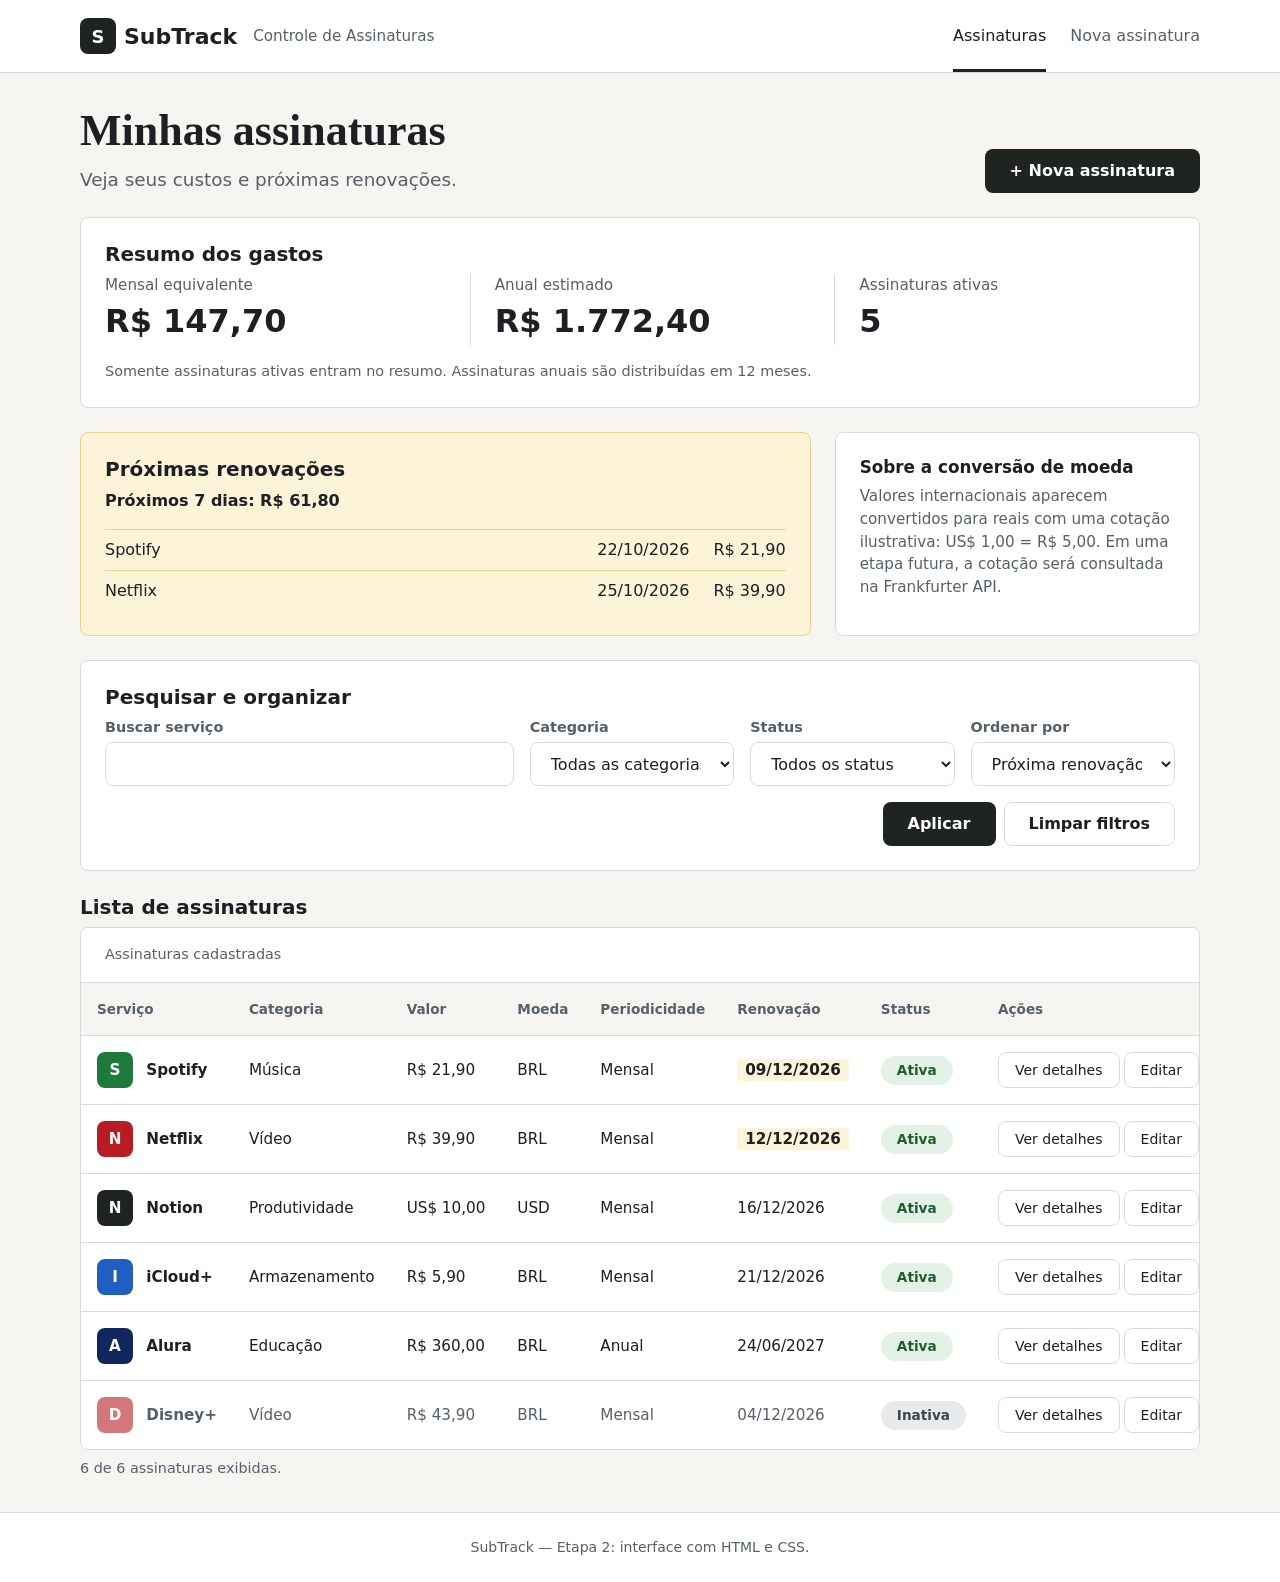
==== commit a5e86271: "feat: implementa cadastro de assinaturas com validação" ====
--- a/index.html
+++ b/index.html
@@ -31,7 +31,7 @@
       <a href="pages/cadastro.html" class="botao botao-primario">+ Nova assinatura</a>
     </div>
 
-    <p class="aviso"><strong>Aviso:</strong> esta etapa utiliza dados demonstrativos. A pesquisa, os filtros, a ordenação e os botões de alteração ainda não processam nem salvam informações.</p>
+    <p id="mensagem-sucesso" class="mensagem mensagem-sucesso" role="status" hidden></p>
 
     <section class="cartao resumo">
       <h2>Resumo dos gastos</h2>
--- a/css/estilos.css
+++ b/css/estilos.css
@@ -908,3 +908,40 @@
 [hidden] {
   display: none !important;
 }
+
+/* ---------- 15. Validação e mensagens de retorno ---------- */
+.campo-erro {
+  color: #b42318;
+  font-size: 0.85rem;
+  font-weight: 600;
+}
+
+.campo-erro:empty {
+  display: none;
+}
+
+.campo input[aria-invalid="true"],
+.campo select[aria-invalid="true"] {
+  border-color: #b42318;
+  background-color: #fdecea;
+}
+
+.mensagem {
+  padding: var(--espaco-3);
+  border: 1px solid;
+  border-left-width: 4px;
+  border-radius: var(--raio);
+  font-weight: 600;
+}
+
+.mensagem-sucesso {
+  border-color: #9fd0aa;
+  background-color: #e3f1e6;
+  color: #1d5e2c;
+}
+
+.mensagem-erro {
+  border-color: #f1b8b2;
+  background-color: #fdecea;
+  color: #8f1c13;
+}
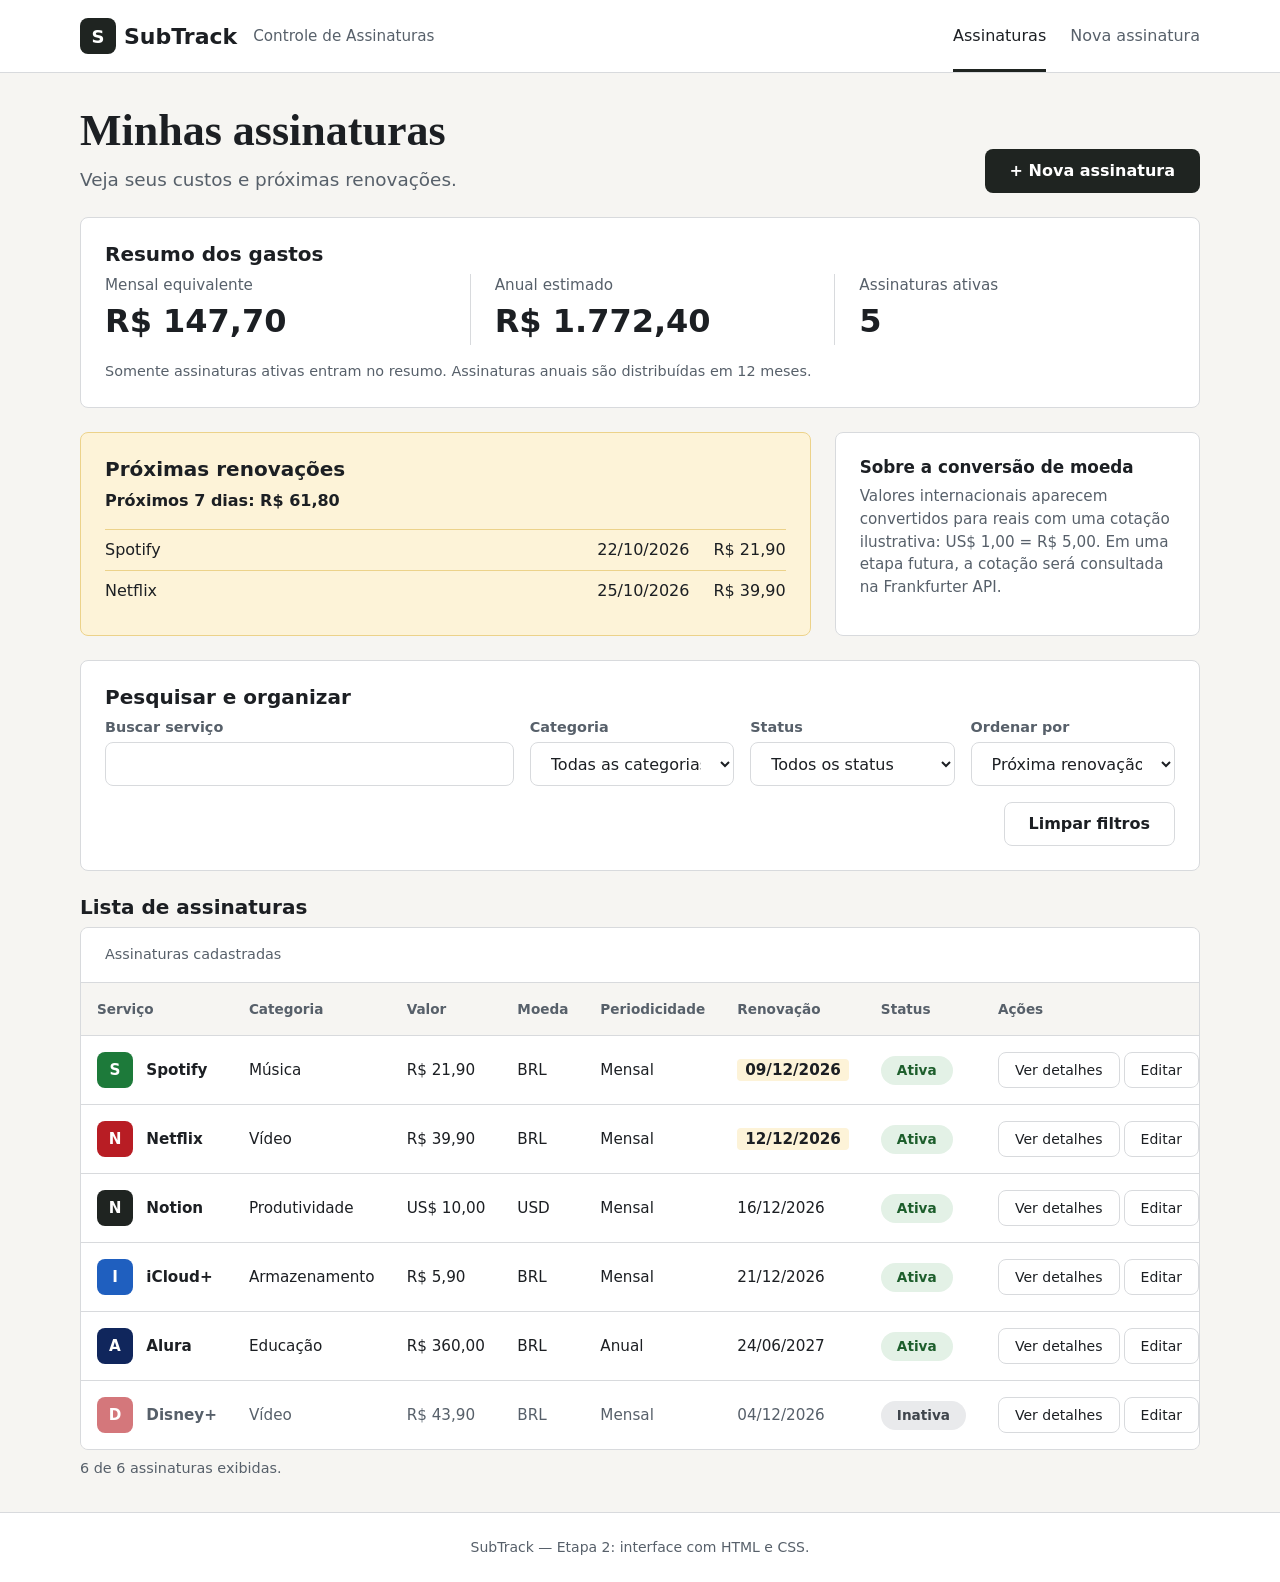
==== commit a671b76f: "feat: adiciona pesquisa e filtros da listagem" ====
--- a/index.html
+++ b/index.html
@@ -70,7 +70,7 @@
 
     <section class="cartao">
       <h2>Pesquisar e organizar</h2>
-      <form class="filtros">
+      <form id="filtros" class="filtros" role="search">
         <p class="campo campo-busca">
           <label for="busca">Buscar serviço</label>
           <input type="search" id="busca" name="busca">
@@ -105,7 +105,6 @@
           </select>
         </p>
         <p class="filtros-acoes">
-          <button type="button" class="botao botao-primario">Aplicar</button>
           <button type="reset" class="botao botao-secundario">Limpar filtros</button>
         </p>
       </form>
@@ -137,6 +136,11 @@
         <p>Cadastre o primeiro serviço que você acompanha para ver os custos e as renovações.</p>
         <a href="pages/cadastro.html" class="botao botao-primario">+ Cadastrar assinatura</a>
       </div>
+      <div id="sem-resultados" class="estado-vazio" hidden>
+        <h3>Nenhuma assinatura encontrada</h3>
+        <p>Nenhum serviço corresponde à pesquisa e aos filtros escolhidos.</p>
+        <button id="limpar-filtros-vazio" type="button" class="botao botao-secundario">Limpar filtros</button>
+      </div>
     </section>
   </main>
 
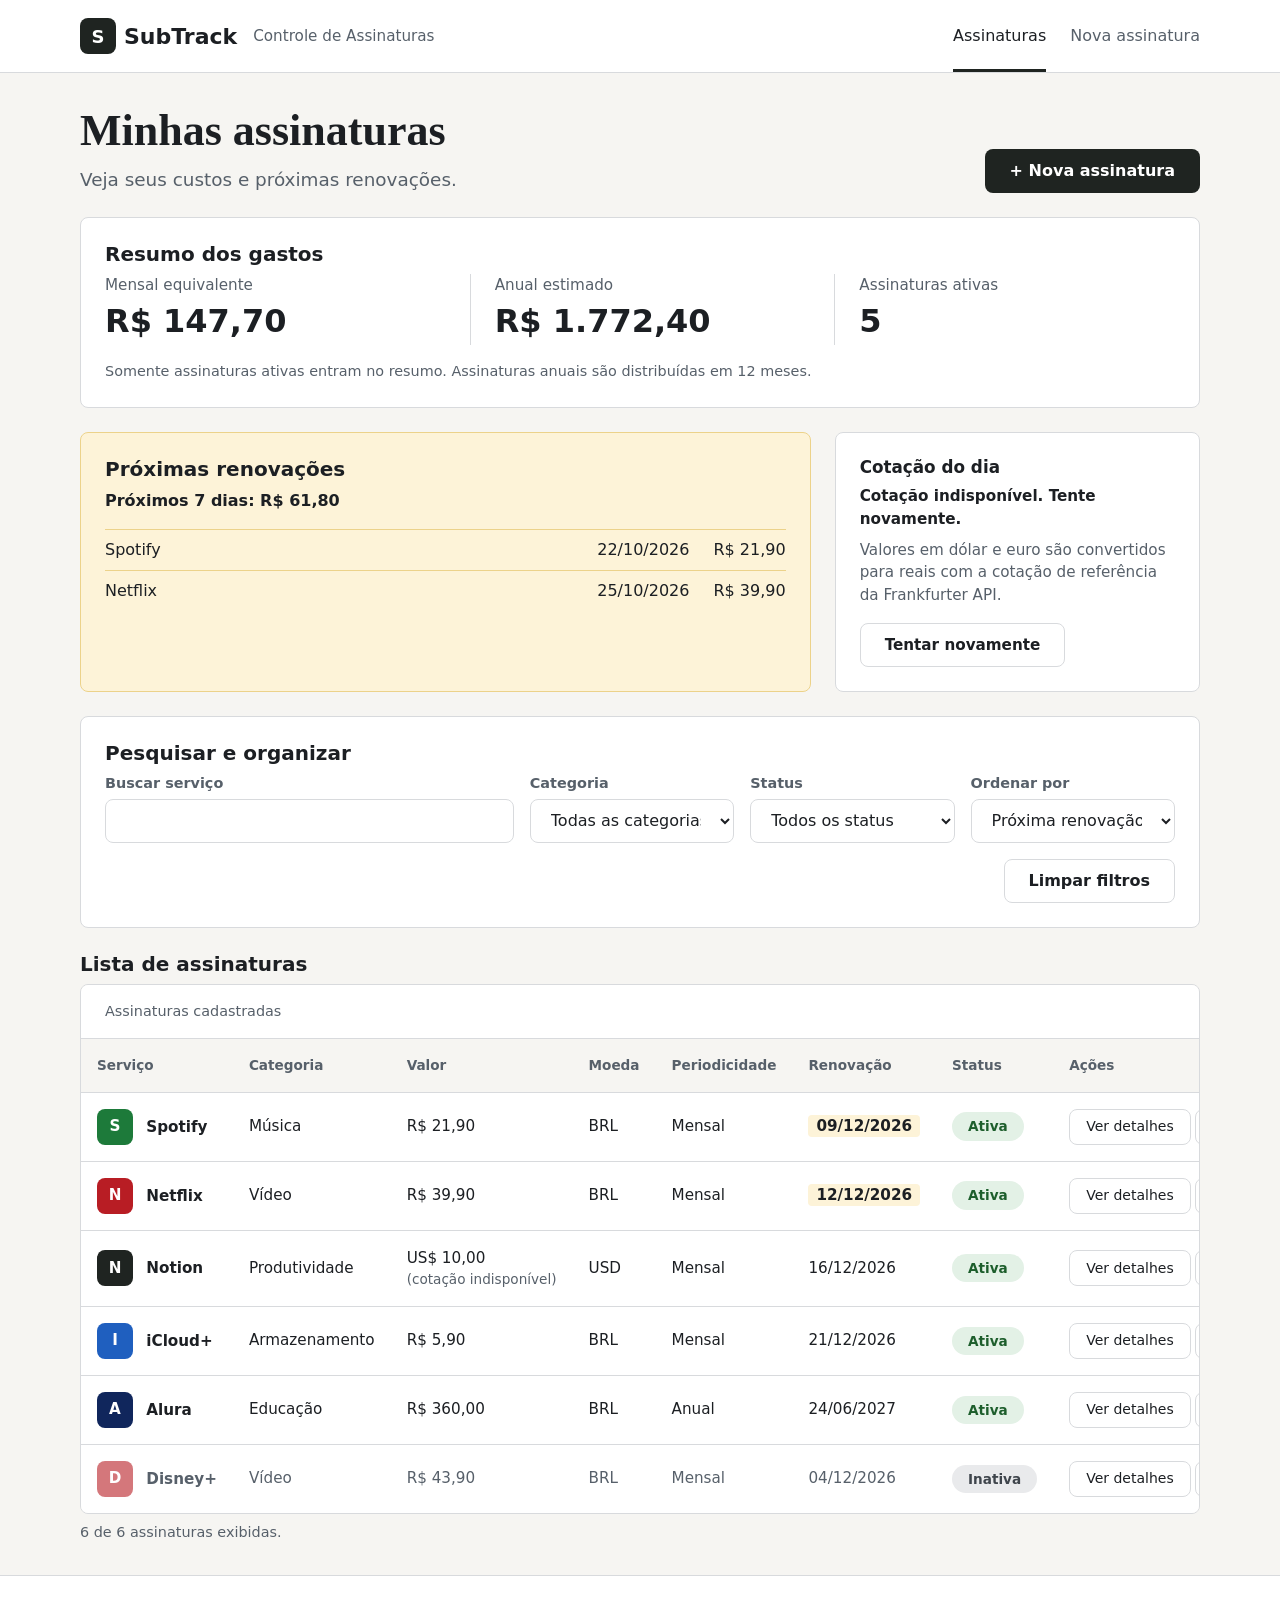
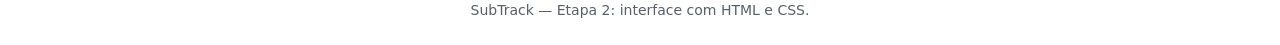
==== commit 291c0d7f: "feat: integra conversão de moedas com a Frankfurter API" ====
--- a/index.html
+++ b/index.html
@@ -63,8 +63,10 @@
       </section>
 
       <aside class="nota">
-        <h2>Sobre a conversão de moeda</h2>
-        <p>Valores internacionais aparecem convertidos para reais com uma cotação ilustrativa: US$ 1,00 = R$ 5,00. Em uma etapa futura, a cotação será consultada na Frankfurter API.</p>
+        <h2>Cotação do dia</h2>
+        <p id="cotacao-texto" class="cotacao-texto" aria-live="polite">Consultando cotação…</p>
+        <p>Valores em dólar e euro são convertidos para reais com a cotação de referência da Frankfurter API.</p>
+        <button id="tentar-cotacao" type="button" class="botao botao-secundario" hidden>Tentar novamente</button>
       </aside>
     </div>
 
--- a/css/estilos.css
+++ b/css/estilos.css
@@ -945,3 +945,25 @@
   background-color: #fdecea;
   color: #8f1c13;
 }
+
+/* ---------- 16. Cotação do dia ---------- */
+.nota .cotacao-texto {
+  margin-bottom: var(--espaco-2);
+  color: var(--cor-texto);
+  font-weight: 600;
+}
+
+.nota .botao {
+  margin-top: var(--espaco-3);
+}
+
+.estimativa .estimativa-valor {
+  margin-bottom: var(--espaco-1);
+  color: #1d5e2c;
+  font-size: 1.5rem;
+  font-weight: 700;
+}
+
+.estimativa .botao {
+  margin-top: var(--espaco-3);
+}
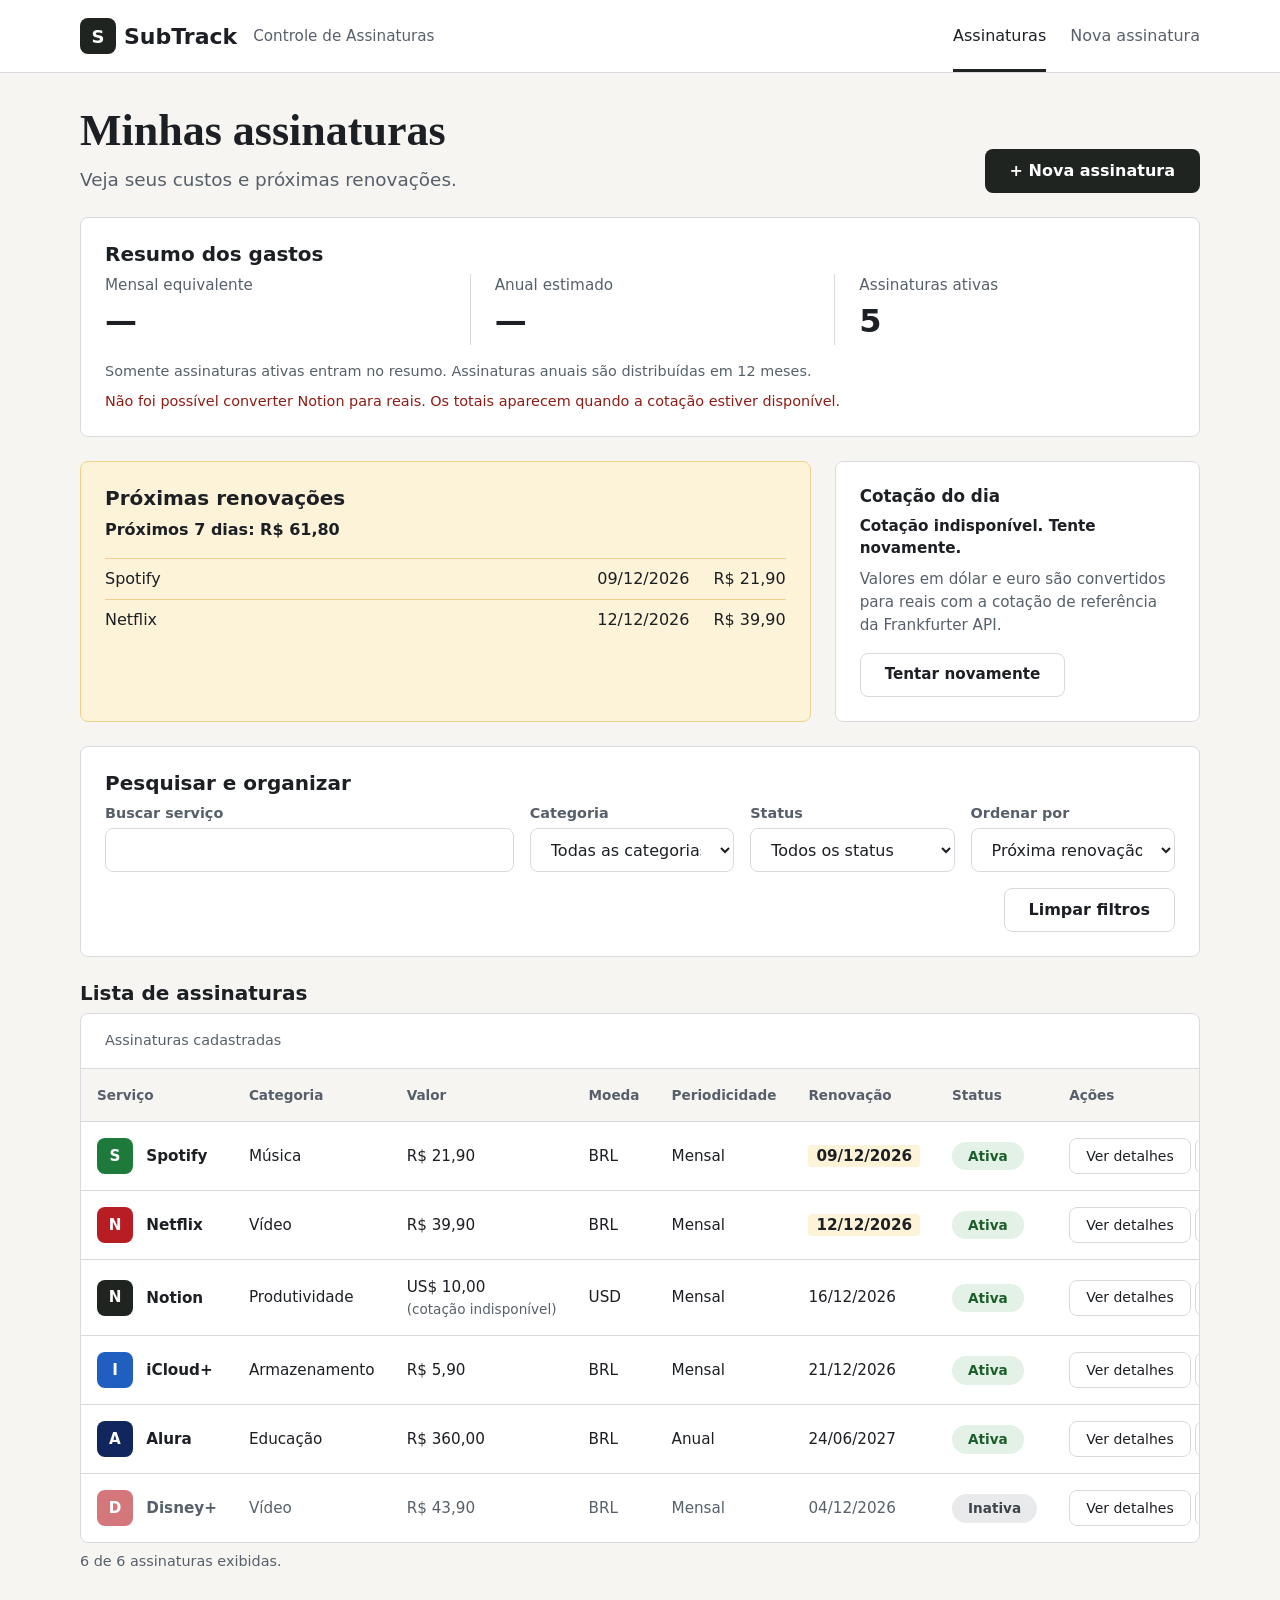
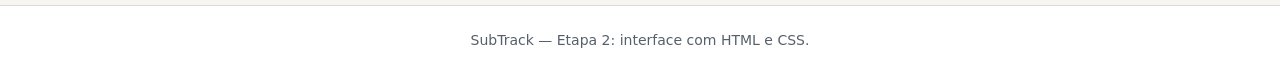
==== commit ead8c572: "feat: calcula resumo de gastos e próximas renovações" ====
--- a/index.html
+++ b/index.html
@@ -38,28 +38,27 @@
       <dl class="resumo-lista">
         <div class="resumo-item">
           <dt>Mensal equivalente</dt>
-          <dd>R$ 147,70</dd>
+          <dd id="resumo-mensal">—</dd>
         </div>
         <div class="resumo-item">
           <dt>Anual estimado</dt>
-          <dd>R$ 1.772,40</dd>
+          <dd id="resumo-anual">—</dd>
         </div>
         <div class="resumo-item">
           <dt>Assinaturas ativas</dt>
-          <dd>5</dd>
+          <dd id="resumo-ativas">0</dd>
         </div>
       </dl>
       <p class="texto-suave">Somente assinaturas ativas entram no resumo. Assinaturas anuais são distribuídas em 12 meses.</p>
+      <p id="resumo-aviso" class="resumo-aviso" hidden></p>
     </section>
 
     <div class="paineis">
       <section class="renovacoes">
         <h2>Próximas renovações</h2>
-        <p><strong>Próximos 7 dias: R$ 61,80</strong></p>
-        <ul class="renovacoes-lista">
-          <li><span>Spotify</span> <time datetime="2026-10-22">22/10/2026</time> <span>R$ 21,90</span></li>
-          <li><span>Netflix</span> <time datetime="2026-10-25">25/10/2026</time> <span>R$ 39,90</span></li>
-        </ul>
+        <p><strong id="renovacoes-total">Próximos 7 dias</strong></p>
+        <ul id="renovacoes-lista" class="renovacoes-lista"></ul>
+        <p id="renovacoes-vazia" hidden>Nenhuma renovação nos próximos 7 dias.</p>
       </section>
 
       <aside class="nota">
--- a/css/estilos.css
+++ b/css/estilos.css
@@ -967,3 +967,10 @@
 .estimativa .botao {
   margin-top: var(--espaco-3);
 }
+
+/* ---------- 17. Resumo calculado ---------- */
+.resumo-aviso {
+  margin: var(--espaco-2) 0 0;
+  color: #8f1c13;
+  font-size: 0.9rem;
+}
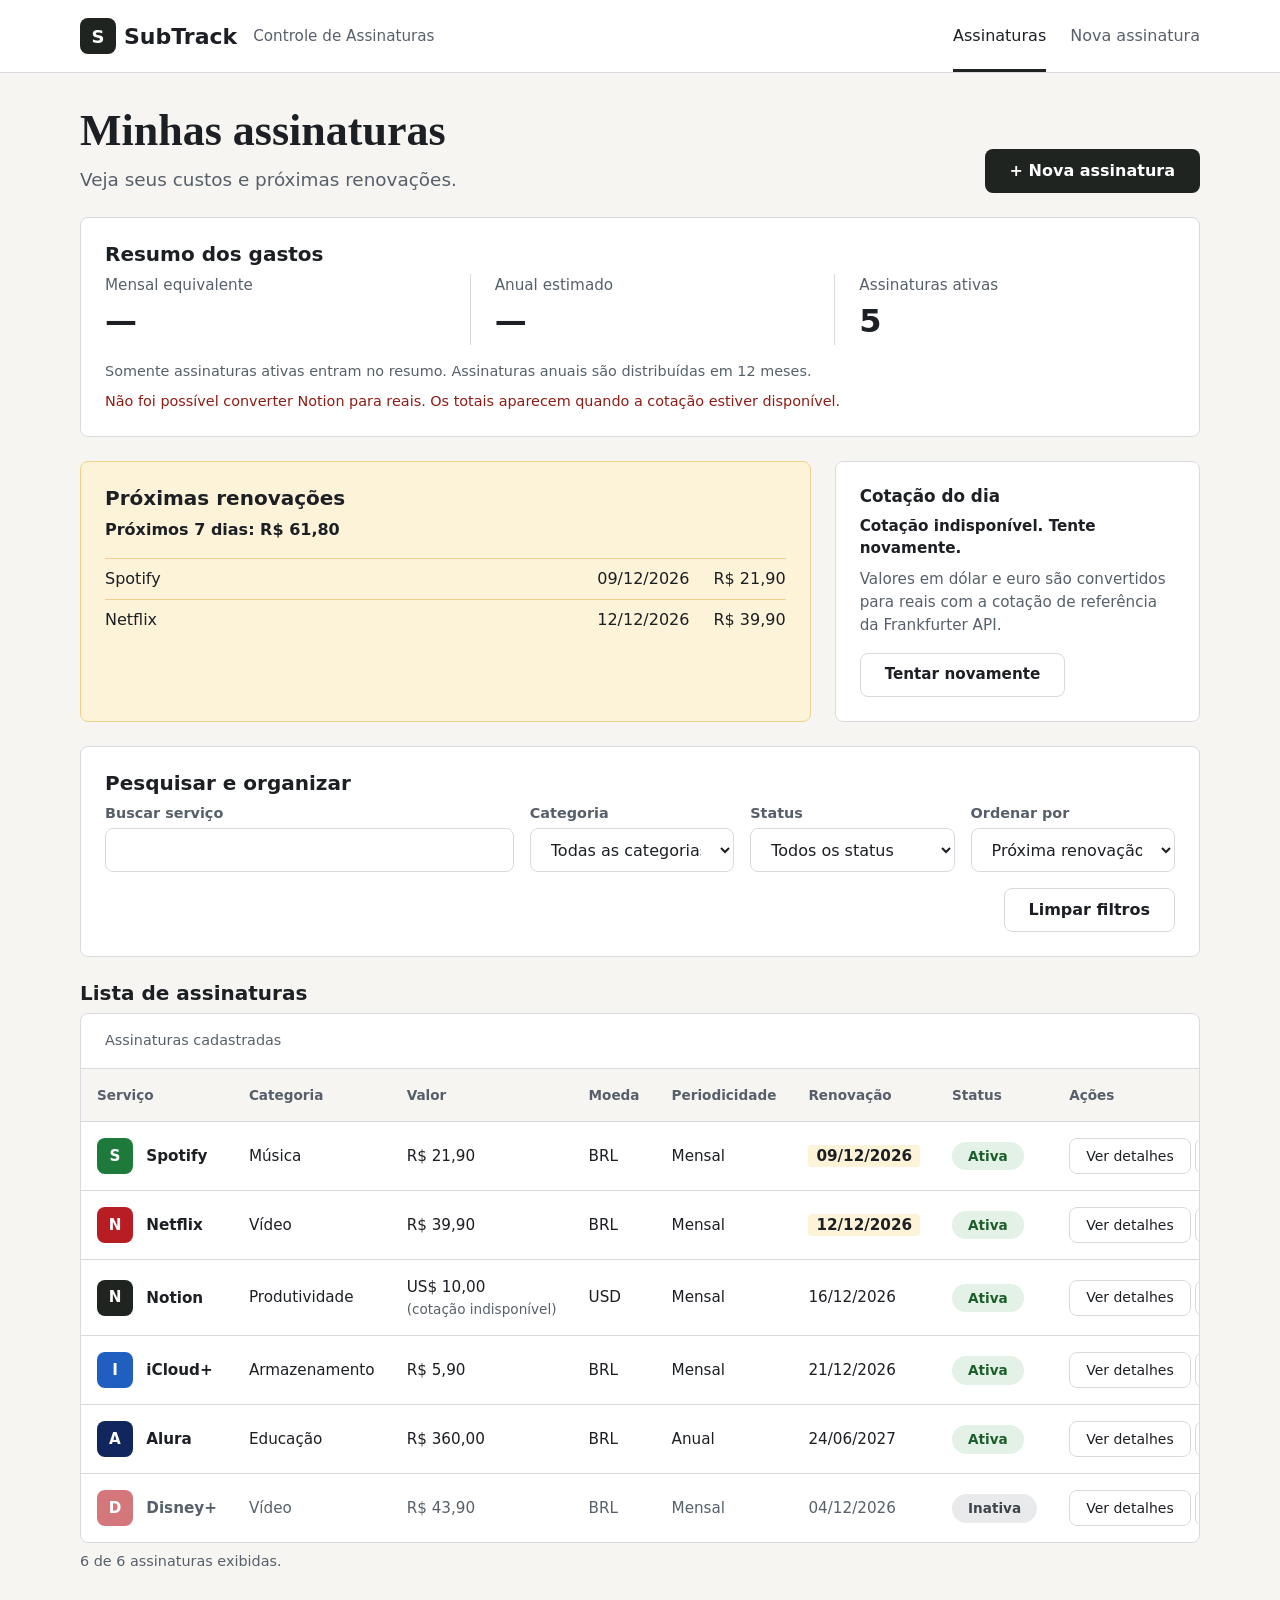
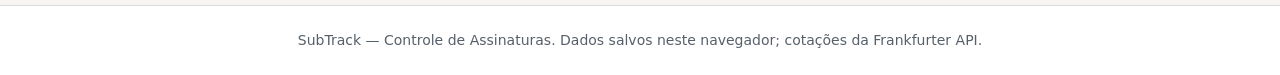
==== commit 73ce29dc: "docs: atualiza rodapé com a origem dos dados" ====
--- a/index.html
+++ b/index.html
@@ -146,7 +146,7 @@
   </main>
 
   <footer class="rodape">
-    <p>SubTrack — Etapa 2: interface com HTML e CSS.</p>
+    <p>SubTrack — Controle de Assinaturas. Dados salvos neste navegador; cotações da Frankfurter API.</p>
   </footer>
 
   <script src="js/dados.js"></script>
